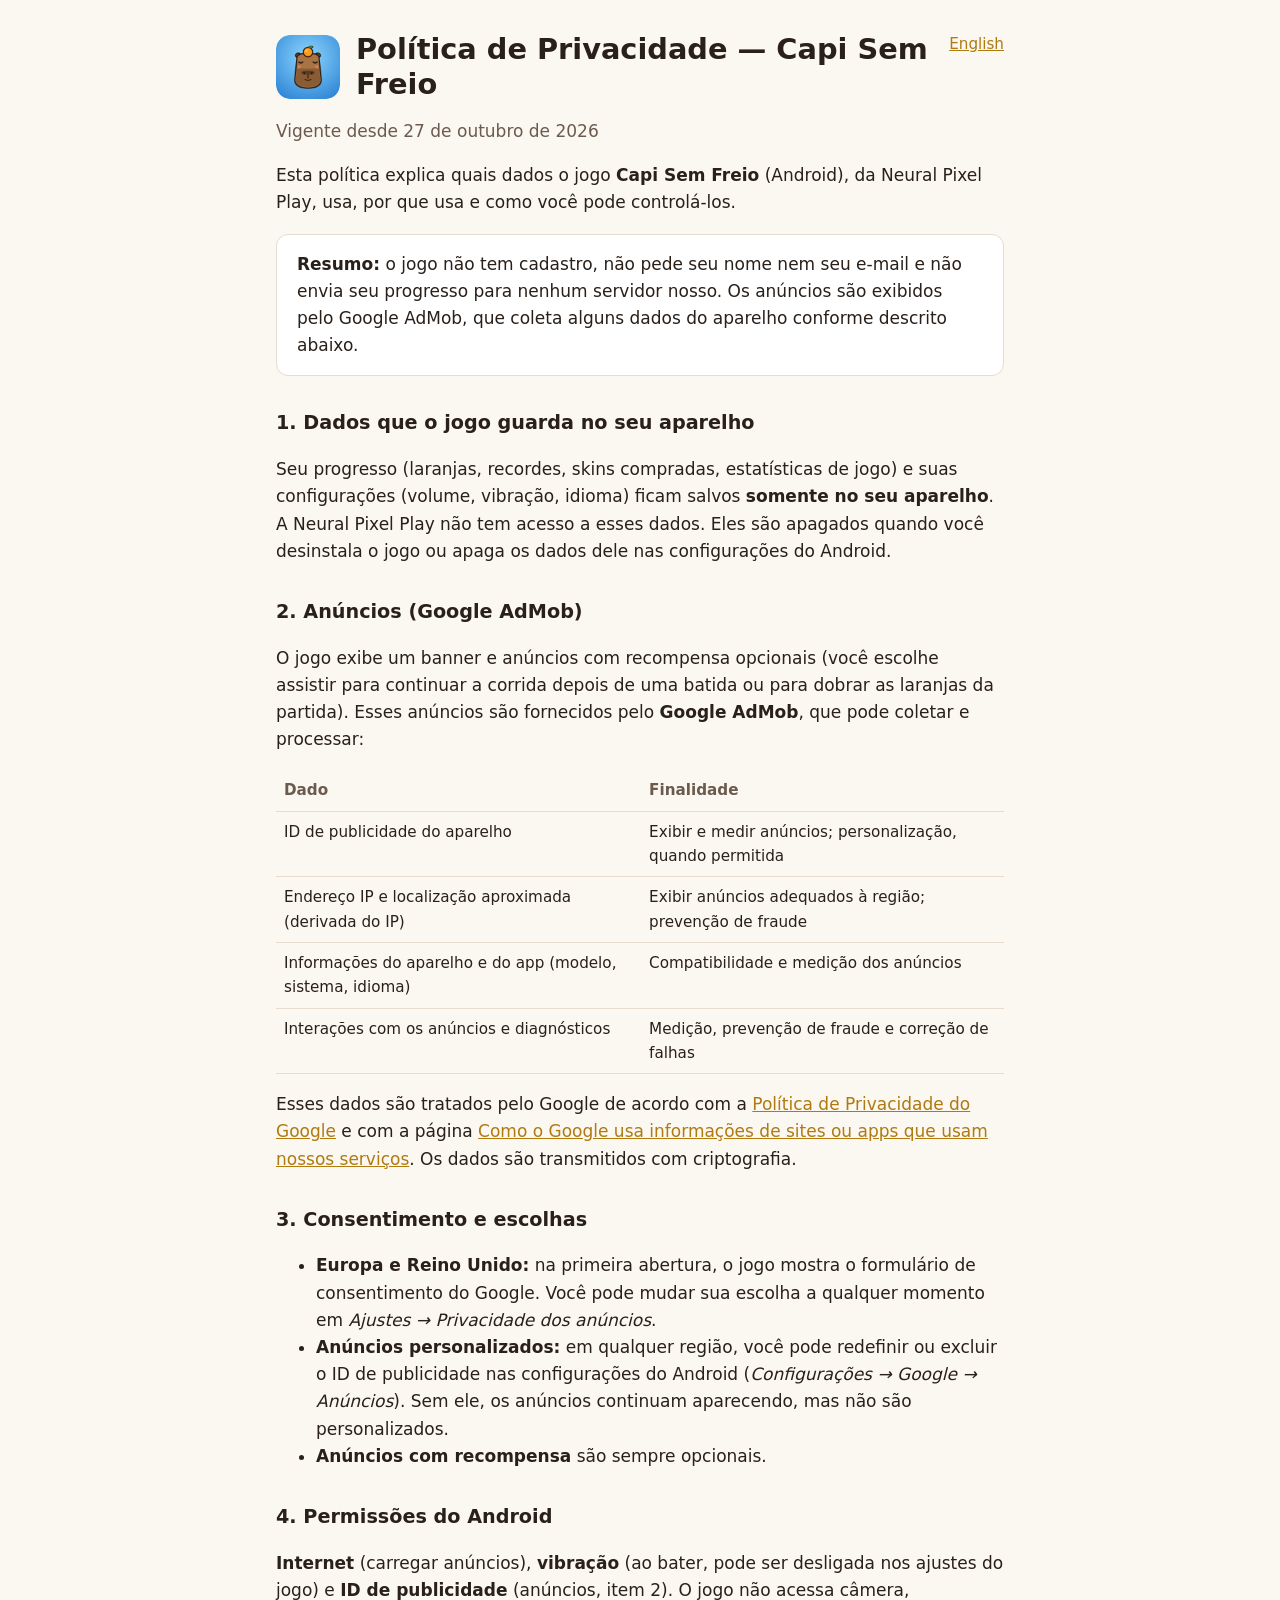
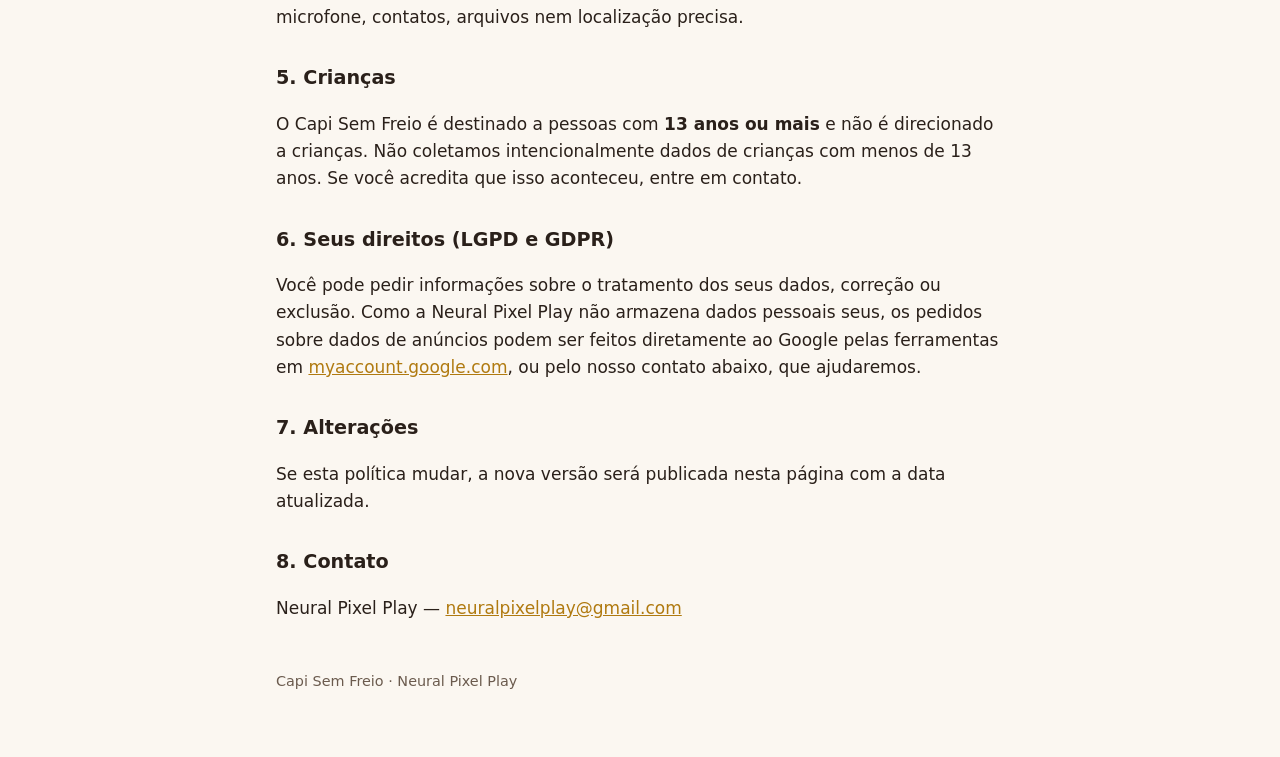
==== capi-sem-freio/privacidade.html @ b7950493 "Capi Sem Freio: política de privacidade (pt/en) e card na página inicial Co-Authored-By: Claude Opus" ====
<!doctype html>
<html lang="pt-BR">
<head>
<meta charset="utf-8">
<meta name="viewport" content="width=device-width, initial-scale=1">
<title>Capi Sem Freio — Política de Privacidade</title>
<link rel="stylesheet" href="../assets/style.css">
</head>
<body>
<main>
<a class="lang" href="privacy.html" hreflang="en">English</a>
<header>
  <img src="../assets/capi-sem-freio-icon.png" alt="">
  <h1>Política de Privacidade — Capi Sem Freio</h1>
</header>
<p class="muted">Vigente desde 27 de outubro de 2026</p>

<p>Esta política explica quais dados o jogo <strong>Capi Sem Freio</strong> (Android), da Neural Pixel Play, usa, por que usa e como você pode controlá-los.</p>

<div class="card">
  <strong>Resumo:</strong> o jogo não tem cadastro, não pede seu nome nem seu e-mail e não envia seu progresso para nenhum servidor nosso. Os anúncios são exibidos pelo Google AdMob, que coleta alguns dados do aparelho conforme descrito abaixo.
</div>

<h2>1. Dados que o jogo guarda no seu aparelho</h2>
<p>Seu progresso (laranjas, recordes, skins compradas, estatísticas de jogo) e suas configurações (volume, vibração, idioma) ficam salvos <strong>somente no seu aparelho</strong>. A Neural Pixel Play não tem acesso a esses dados. Eles são apagados quando você desinstala o jogo ou apaga os dados dele nas configurações do Android.</p>

<h2>2. Anúncios (Google AdMob)</h2>
<p>O jogo exibe um banner e anúncios com recompensa opcionais (você escolhe assistir para continuar a corrida depois de uma batida ou para dobrar as laranjas da partida). Esses anúncios são fornecidos pelo <strong>Google AdMob</strong>, que pode coletar e processar:</p>
<table>
  <tr><th>Dado</th><th>Finalidade</th></tr>
  <tr><td>ID de publicidade do aparelho</td><td>Exibir e medir anúncios; personalização, quando permitida</td></tr>
  <tr><td>Endereço IP e localização aproximada (derivada do IP)</td><td>Exibir anúncios adequados à região; prevenção de fraude</td></tr>
  <tr><td>Informações do aparelho e do app (modelo, sistema, idioma)</td><td>Compatibilidade e medição dos anúncios</td></tr>
  <tr><td>Interações com os anúncios e diagnósticos</td><td>Medição, prevenção de fraude e correção de falhas</td></tr>
</table>
<p>Esses dados são tratados pelo Google de acordo com a <a href="https://policies.google.com/privacy?hl=pt-BR">Política de Privacidade do Google</a> e com a página <a href="https://policies.google.com/technologies/partner-sites?hl=pt-BR">Como o Google usa informações de sites ou apps que usam nossos serviços</a>. Os dados são transmitidos com criptografia.</p>

<h2>3. Consentimento e escolhas</h2>
<ul>
  <li><strong>Europa e Reino Unido:</strong> na primeira abertura, o jogo mostra o formulário de consentimento do Google. Você pode mudar sua escolha a qualquer momento em <em>Ajustes → Privacidade dos anúncios</em>.</li>
  <li><strong>Anúncios personalizados:</strong> em qualquer região, você pode redefinir ou excluir o ID de publicidade nas configurações do Android (<em>Configurações → Google → Anúncios</em>). Sem ele, os anúncios continuam aparecendo, mas não são personalizados.</li>
  <li><strong>Anúncios com recompensa</strong> são sempre opcionais.</li>
</ul>

<h2>4. Permissões do Android</h2>
<p><strong>Internet</strong> (carregar anúncios), <strong>vibração</strong> (ao bater, pode ser desligada nos ajustes do jogo) e <strong>ID de publicidade</strong> (anúncios, item 2). O jogo não acessa câmera, microfone, contatos, arquivos nem localização precisa.</p>

<h2>5. Crianças</h2>
<p>O Capi Sem Freio é destinado a pessoas com <strong>13 anos ou mais</strong> e não é direcionado a crianças. Não coletamos intencionalmente dados de crianças com menos de 13 anos. Se você acredita que isso aconteceu, entre em contato.</p>

<h2>6. Seus direitos (LGPD e GDPR)</h2>
<p>Você pode pedir informações sobre o tratamento dos seus dados, correção ou exclusão. Como a Neural Pixel Play não armazena dados pessoais seus, os pedidos sobre dados de anúncios podem ser feitos diretamente ao Google pelas ferramentas em <a href="https://myaccount.google.com/data-and-privacy">myaccount.google.com</a>, ou pelo nosso contato abaixo, que ajudaremos.</p>

<h2>7. Alterações</h2>
<p>Se esta política mudar, a nova versão será publicada nesta página com a data atualizada.</p>

<h2>8. Contato</h2>
<p>Neural Pixel Play — <a href="mailto:neuralpixelplay@gmail.com">neuralpixelplay@gmail.com</a></p>

<footer>Capi Sem Freio · Neural Pixel Play</footer>
</main>
</body>
</html>
---- assets/style.css ----
:root {
  --bg: #fbf7f1;
  --surface: #ffffff;
  --text: #2a201a;
  --muted: #6b5b4e;
  --accent: #b07a10;
  --border: #e6dccf;
}

@media (prefers-color-scheme: dark) {
  :root {
    --bg: #1d1713;
    --surface: #2a201a;
    --text: #f3ece4;
    --muted: #bfae9d;
    --accent: #ffdb59;
    --border: #3d3027;
  }
}

* { box-sizing: border-box; }

body {
  margin: 0;
  background: var(--bg);
  color: var(--text);
  font: 17px/1.6 system-ui, -apple-system, "Segoe UI", Roboto, sans-serif;
}

main {
  max-width: 760px;
  margin: 0 auto;
  padding: 32px 16px 64px;
}

header { display: flex; align-items: center; gap: 16px; margin-bottom: 8px; }
header img { width: 64px; height: 64px; border-radius: 14px; }
h1 { font-size: 1.8rem; line-height: 1.2; margin: 0; }
h2 { font-size: 1.2rem; margin: 2rem 0 0.5rem; }
a { color: var(--accent); }
.muted { color: var(--muted); }
.lang { float: right; font-size: 0.95rem; }

.card {
  background: var(--surface);
  border: 1px solid var(--border);
  border-radius: 12px;
  padding: 16px 20px;
  margin: 16px 0;
}

table { width: 100%; border-collapse: collapse; font-size: 0.95rem; }
th, td { text-align: left; vertical-align: top; padding: 8px; border-bottom: 1px solid var(--border); }
th { color: var(--muted); font-weight: 600; }
footer { margin-top: 48px; font-size: 0.9rem; color: var(--muted); }
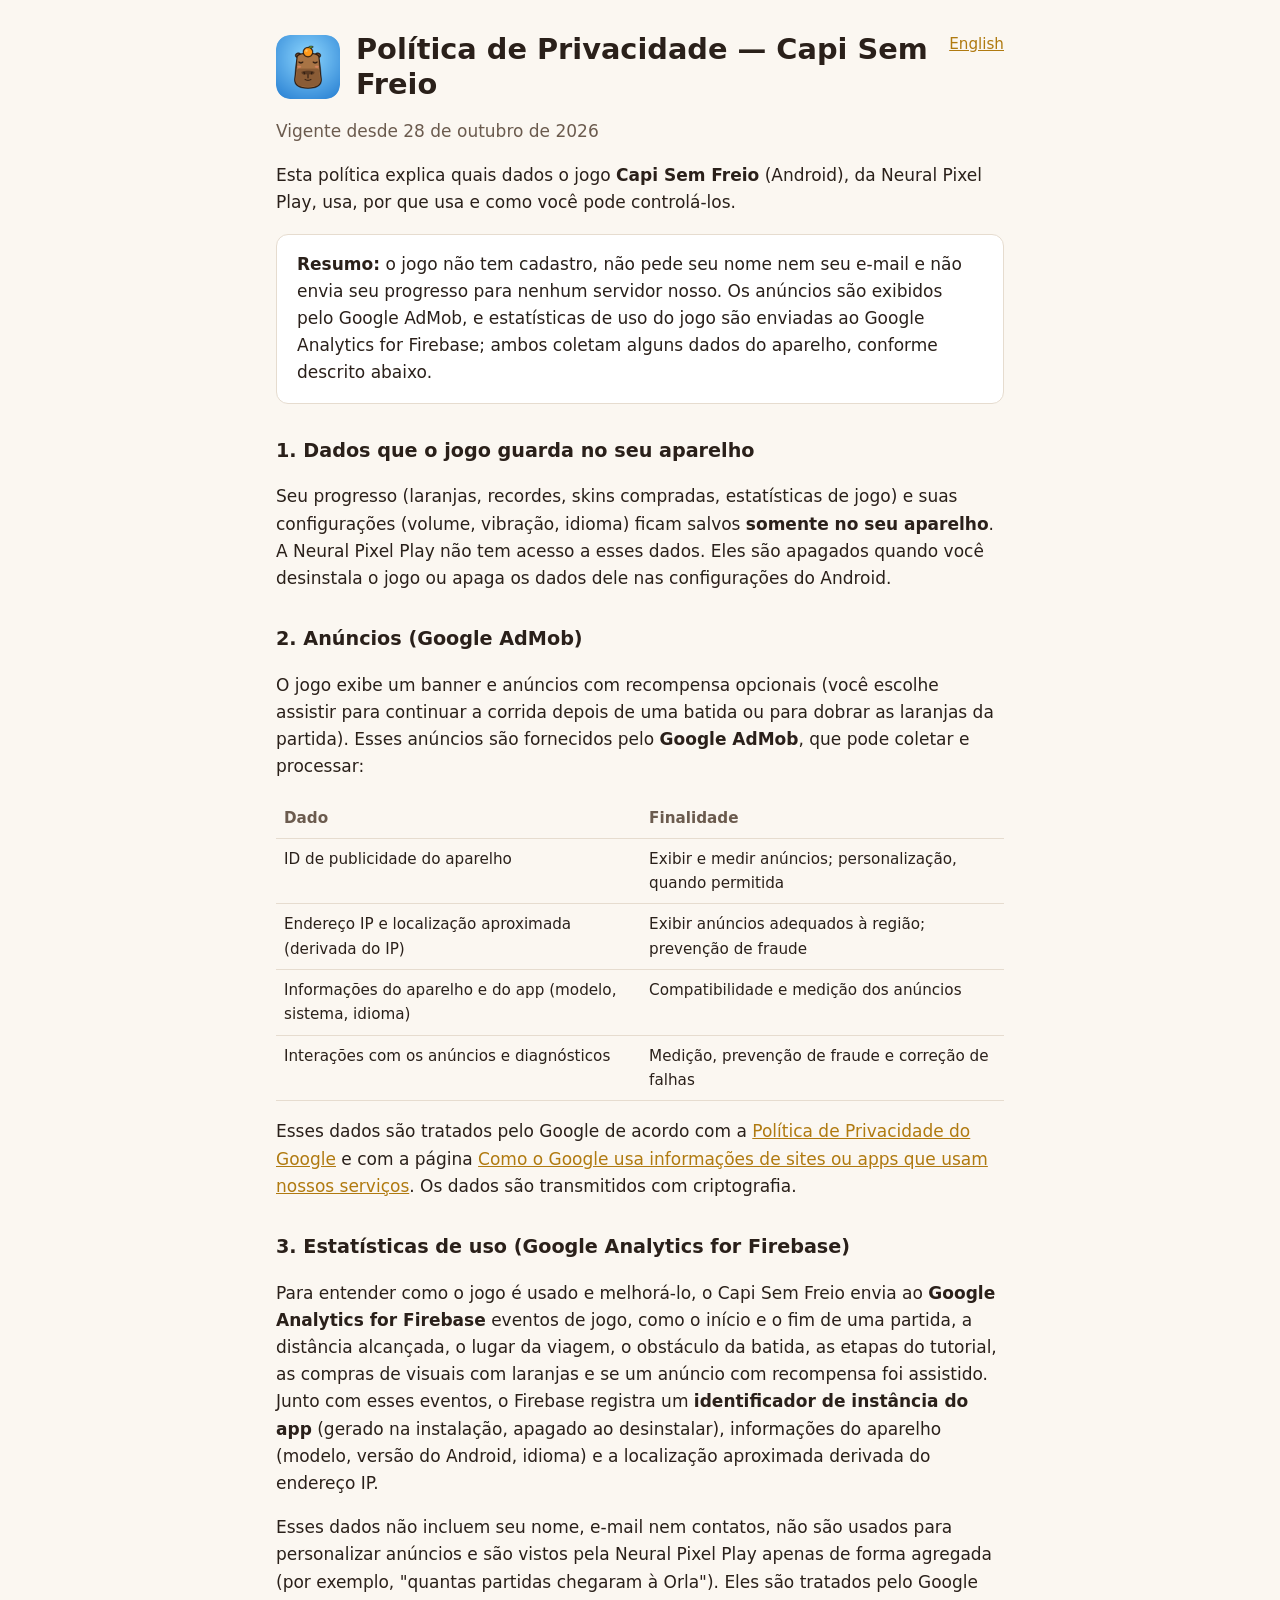
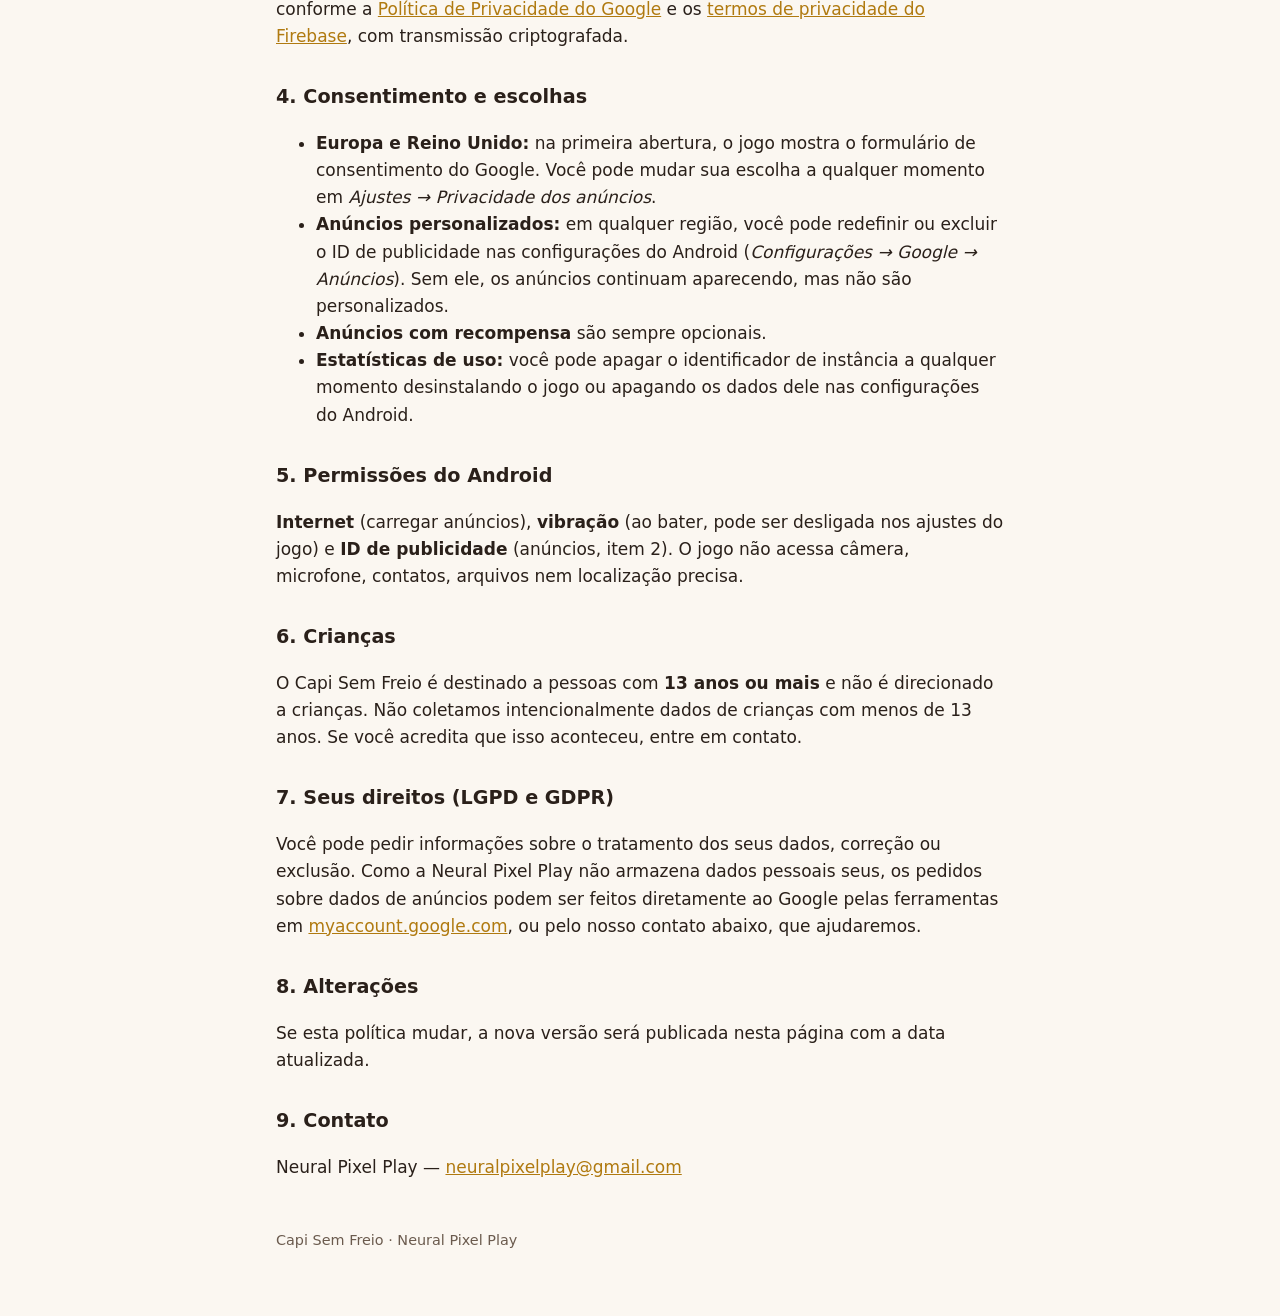
==== commit 49e6d5da: "Capi Sem Freio: seção de estatísticas de uso (Google Analytics for Firebase) na política Co-Authored" ====
--- a/capi-sem-freio/privacidade.html
+++ b/capi-sem-freio/privacidade.html
@@ -13,12 +13,12 @@
   <img src="../assets/capi-sem-freio-icon.png" alt="">
   <h1>Política de Privacidade — Capi Sem Freio</h1>
 </header>
-<p class="muted">Vigente desde 27 de outubro de 2026</p>
+<p class="muted">Vigente desde 28 de outubro de 2026</p>
 
 <p>Esta política explica quais dados o jogo <strong>Capi Sem Freio</strong> (Android), da Neural Pixel Play, usa, por que usa e como você pode controlá-los.</p>
 
 <div class="card">
-  <strong>Resumo:</strong> o jogo não tem cadastro, não pede seu nome nem seu e-mail e não envia seu progresso para nenhum servidor nosso. Os anúncios são exibidos pelo Google AdMob, que coleta alguns dados do aparelho conforme descrito abaixo.
+  <strong>Resumo:</strong> o jogo não tem cadastro, não pede seu nome nem seu e-mail e não envia seu progresso para nenhum servidor nosso. Os anúncios são exibidos pelo Google AdMob, e estatísticas de uso do jogo são enviadas ao Google Analytics for Firebase; ambos coletam alguns dados do aparelho, conforme descrito abaixo.
 </div>
 
 <h2>1. Dados que o jogo guarda no seu aparelho</h2>
@@ -35,26 +35,31 @@
 </table>
 <p>Esses dados são tratados pelo Google de acordo com a <a href="https://policies.google.com/privacy?hl=pt-BR">Política de Privacidade do Google</a> e com a página <a href="https://policies.google.com/technologies/partner-sites?hl=pt-BR">Como o Google usa informações de sites ou apps que usam nossos serviços</a>. Os dados são transmitidos com criptografia.</p>
 
-<h2>3. Consentimento e escolhas</h2>
+<h2>3. Estatísticas de uso (Google Analytics for Firebase)</h2>
+<p>Para entender como o jogo é usado e melhorá-lo, o Capi Sem Freio envia ao <strong>Google Analytics for Firebase</strong> eventos de jogo, como o início e o fim de uma partida, a distância alcançada, o lugar da viagem, o obstáculo da batida, as etapas do tutorial, as compras de visuais com laranjas e se um anúncio com recompensa foi assistido. Junto com esses eventos, o Firebase registra um <strong>identificador de instância do app</strong> (gerado na instalação, apagado ao desinstalar), informações do aparelho (modelo, versão do Android, idioma) e a localização aproximada derivada do endereço IP.</p>
+<p>Esses dados não incluem seu nome, e-mail nem contatos, não são usados para personalizar anúncios e são vistos pela Neural Pixel Play apenas de forma agregada (por exemplo, "quantas partidas chegaram à Orla"). Eles são tratados pelo Google conforme a <a href="https://policies.google.com/privacy?hl=pt-BR">Política de Privacidade do Google</a> e os <a href="https://firebase.google.com/support/privacy?hl=pt-br">termos de privacidade do Firebase</a>, com transmissão criptografada.</p>
+
+<h2>4. Consentimento e escolhas</h2>
 <ul>
   <li><strong>Europa e Reino Unido:</strong> na primeira abertura, o jogo mostra o formulário de consentimento do Google. Você pode mudar sua escolha a qualquer momento em <em>Ajustes → Privacidade dos anúncios</em>.</li>
   <li><strong>Anúncios personalizados:</strong> em qualquer região, você pode redefinir ou excluir o ID de publicidade nas configurações do Android (<em>Configurações → Google → Anúncios</em>). Sem ele, os anúncios continuam aparecendo, mas não são personalizados.</li>
   <li><strong>Anúncios com recompensa</strong> são sempre opcionais.</li>
+  <li><strong>Estatísticas de uso:</strong> você pode apagar o identificador de instância a qualquer momento desinstalando o jogo ou apagando os dados dele nas configurações do Android.</li>
 </ul>
 
-<h2>4. Permissões do Android</h2>
+<h2>5. Permissões do Android</h2>
 <p><strong>Internet</strong> (carregar anúncios), <strong>vibração</strong> (ao bater, pode ser desligada nos ajustes do jogo) e <strong>ID de publicidade</strong> (anúncios, item 2). O jogo não acessa câmera, microfone, contatos, arquivos nem localização precisa.</p>
 
-<h2>5. Crianças</h2>
+<h2>6. Crianças</h2>
 <p>O Capi Sem Freio é destinado a pessoas com <strong>13 anos ou mais</strong> e não é direcionado a crianças. Não coletamos intencionalmente dados de crianças com menos de 13 anos. Se você acredita que isso aconteceu, entre em contato.</p>
 
-<h2>6. Seus direitos (LGPD e GDPR)</h2>
+<h2>7. Seus direitos (LGPD e GDPR)</h2>
 <p>Você pode pedir informações sobre o tratamento dos seus dados, correção ou exclusão. Como a Neural Pixel Play não armazena dados pessoais seus, os pedidos sobre dados de anúncios podem ser feitos diretamente ao Google pelas ferramentas em <a href="https://myaccount.google.com/data-and-privacy">myaccount.google.com</a>, ou pelo nosso contato abaixo, que ajudaremos.</p>
 
-<h2>7. Alterações</h2>
+<h2>8. Alterações</h2>
 <p>Se esta política mudar, a nova versão será publicada nesta página com a data atualizada.</p>
 
-<h2>8. Contato</h2>
+<h2>9. Contato</h2>
 <p>Neural Pixel Play — <a href="mailto:neuralpixelplay@gmail.com">neuralpixelplay@gmail.com</a></p>
 
 <footer>Capi Sem Freio · Neural Pixel Play</footer>
